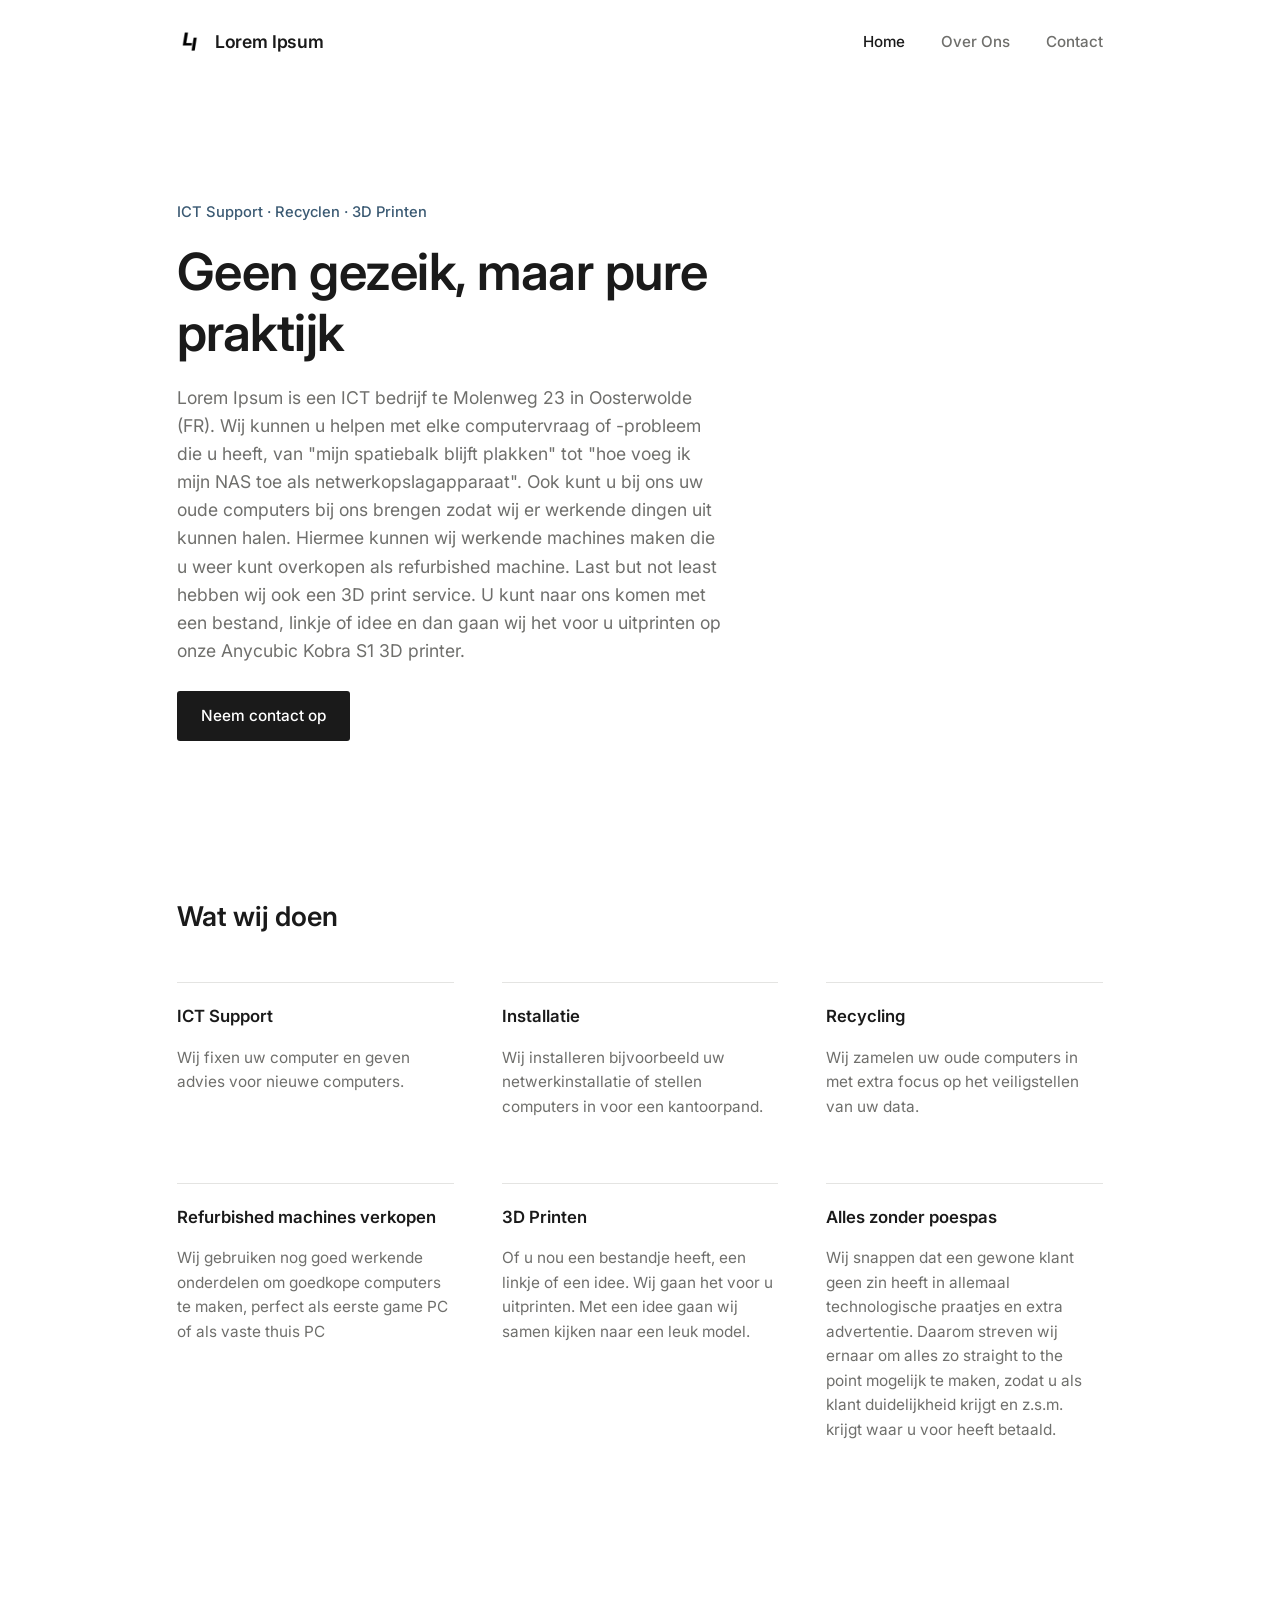
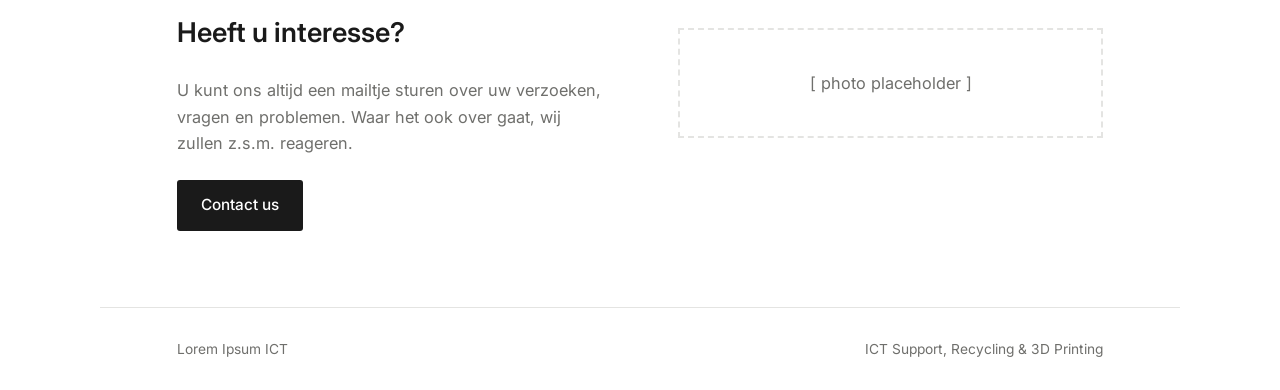
==== index.html @ 8e6036df "Fixed logo on all pages" ====
<!DOCTYPE html>
<html lang="nl">
<head>
<meta charset="UTF-8">
<meta name="viewport" content="width=device-width, initial-scale=1.0">
<title>Lorem Ipsum — ICT Support, Recyclen & 3D Printen</title>
<link rel="stylesheet" href="style.css">
</head>
<body>

<header class="site-header">
  <a href="index.html" class="brand">
    <img src="assets/LI_logo_(no_text).jpeg" alt="Lorem Ipsum logo" class="brand-mark">
    <span class="brand-name">Lorem Ipsum</span>
  </a>
  <nav>
    <ul>
      <li><a href="index.html" aria-current="page">Home</a></li>
      <li><a href="about.html">Over Ons</a></li>
      <li><a href="contact.html">Contact</a></li>
    </ul>
  </nav>
</header>

<section class="hero">
  <span class="tag">ICT Support · Recyclen · 3D Printen</span>
  <!-- EDIT: main headline -->
  <h1>Geen gezeik, maar pure praktijk</h1>
  <!-- EDIT: intro paragraph -->
  <p>
    Lorem Ipsum is een ICT bedrijf te Molenweg 23 in Oosterwolde (FR). 
    Wij kunnen u helpen met elke computervraag of -probleem die u heeft, van "mijn spatiebalk blijft plakken" tot "hoe voeg ik mijn NAS toe als netwerkopslagapparaat". 
    Ook kunt u bij ons uw oude computers bij ons brengen zodat wij er werkende dingen uit kunnen halen. 
    Hiermee kunnen wij werkende machines maken die u weer kunt overkopen als refurbished machine.
    Last but not least hebben wij ook een 3D print service. U kunt naar ons komen met een bestand, linkje of idee en dan gaan wij het voor u uitprinten op onze Anycubic Kobra S1 3D printer.

  </p>
  <a href="contact.html" class="btn">Neem contact op</a>
</section>

<section>
  <h2 class="section-title">Wat wij doen</h2>
  <div class="services">
    <div class="service">
      <!-- EDIT: service 1 -->
      <h3>ICT Support</h3>
      <p>Wij fixen uw computer en geven advies voor nieuwe computers.</p>
    </div>
    <div class="service">
      <!-- EDIT: service 1 -->
      <h3>Installatie</h3>
      <p>Wij installeren bijvoorbeeld uw netwerkinstallatie of stellen computers in voor een kantoorpand.</p>
    </div>
    <div class="service">
      <!-- EDIT: service 2 -->
      <h3>Recycling</h3>
      <p>Wij zamelen uw oude computers in met extra focus op het veiligstellen van uw data.</p>
    </div>
    <div class="service">
      <!-- EDIT: service 1 -->
      <h3>Refurbished machines verkopen</h3>
      <p>Wij gebruiken nog goed werkende onderdelen om goedkope computers te maken, perfect als eerste game PC of als vaste thuis PC</p>
    </div>
    <div class="service">
      <!-- EDIT: service 3 -->
      <h3>3D Printen</h3>
      <p>Of u nou een bestandje heeft, een linkje of een idee. Wij gaan het voor u uitprinten. Met een idee gaan wij samen kijken naar een leuk model.</p>
    </div>
    <div class="service">
      <!-- EDIT: service 1 -->
      <h3>Alles zonder poespas</h3>
      <p>Wij snappen dat een gewone klant geen zin heeft in allemaal technologische praatjes en extra advertentie. Daarom streven wij ernaar om alles zo straight to the point mogelijk te maken, zodat u als klant duidelijkheid krijgt en z.s.m. krijgt waar u voor heeft betaald.</p>
    </div>
  </div>
</section>

<section>
  <div class="split">
    <div>
      <h2>Heeft u interesse?</h2>
      <!-- EDIT: closing paragraph -->
      <p>U kunt ons altijd een mailtje sturen over uw verzoeken, vragen en problemen. Waar het ook over gaat, wij zullen z.s.m. reageren.</p>
      <a href="contact.html" class="btn">Contact us</a>
    </div>
    <div>
      <!-- EDIT: replace with a real photo of your workshop/team -->
      <p style="border:2px dashed var(--line); padding:40px; text-align:center;">
        [ photo placeholder ]
      </p>
    </div>
  </div>
</section>

<footer>
  <span>Lorem Ipsum ICT</span>
  <span>ICT Support, Recycling &amp; 3D Printing</span>
</footer>

</body>
</html>
---- style.css ----
/* ===================================================
   Lorem Ipsum — shared stylesheet
   Clean, minimal, quiet professional style
   =================================================== */

@import url('https://fonts.googleapis.com/css2?family=Inter:wght@400;500;600&display=swap');

:root {
  --ink: #1a1a1a;
  --paper: #ffffff;
  --tint: #f7f7f6;
  --accent: #3b5a73;
  --grey: #6f6f6c;
  --line: #e4e4e2;
  --max: 1080px;
}

* { box-sizing: border-box; }

html { scroll-behavior: smooth; }

body {
  margin: 0;
  font-family: 'Inter', Arial, sans-serif;
  color: var(--ink);
  background: var(--paper);
  line-height: 1.6;
  font-weight: 400;
}

img { max-width: 100%; display: block; }

a { color: inherit; }

p {
  max-width: 62ch;
  color: var(--grey);
  font-size: 1.02rem;
}

/* ---------- header ---------- */

.site-header {
  display: flex;
  align-items: center;
  justify-content: space-between;
  padding: 28px 6vw;
  max-width: var(--max);
  margin: 0 auto;
}

.brand {
  display: flex;
  align-items: center;
  gap: 12px;
  text-decoration: none;
}

.brand-name {
  font-weight: 600;
  font-size: 1.1rem;
  letter-spacing: -0.01em;
}

.brand-mark { width: 26px; height: 26px; }

nav ul {
  list-style: none;
  display: flex;
  gap: 36px;
  margin: 0;
  padding: 0;
}

nav a {
  text-decoration: none;
  font-weight: 500;
  font-size: 0.95rem;
  color: var(--grey);
  padding-bottom: 4px;
}

nav a:hover,
nav a[aria-current="page"] {
  color: var(--ink);
}

/* ---------- hero ---------- */

.hero {
  padding: 9vw 6vw 6vw;
  max-width: var(--max);
  margin: 0 auto;
}

.hero h1 {
  font-size: clamp(2.1rem, 4.6vw, 3.2rem);
  font-weight: 600;
  line-height: 1.2;
  max-width: 17ch;
  margin: 0 0 20px;
  letter-spacing: -0.01em;
}

.hero p {
  color: var(--grey);
  font-size: 1.1rem;
  max-width: 50ch;
}

.hero .tag {
  display: inline-block;
  color: var(--accent);
  font-weight: 500;
  font-size: 0.92rem;
  margin-bottom: 16px;
}

/* ---------- buttons ---------- */

.btn {
  display: inline-block;
  padding: 13px 24px;
  background: var(--ink);
  color: var(--paper);
  font-weight: 500;
  font-size: 0.96rem;
  text-decoration: none;
  margin-top: 8px;
  border-radius: 3px;
}

.btn:hover { background: var(--accent); }

.btn-outline {
  background: transparent;
  color: var(--ink);
  border: 1px solid var(--line);
}

.btn-outline:hover {
  border-color: var(--ink);
  background: transparent;
}

/* ---------- sections ---------- */

section {
  padding: 6vw 6vw;
  max-width: var(--max);
  margin: 0 auto;
}

.section-title {
  font-size: clamp(1.4rem, 2.4vw, 1.7rem);
  font-weight: 600;
  margin: 0 0 44px;
  max-width: 24ch;
}

/* ---------- services grid ---------- */

.services {
  display: grid;
  grid-template-columns: repeat(3, 1fr);
  gap: 48px;
}

.service {
  padding-top: 20px;
  border-top: 1px solid var(--line);
}

.service h3 {
  font-weight: 600;
  font-size: 1.05rem;
  margin: 0 0 10px;
}

.service p { font-size: 0.96rem; }

/* ---------- two-column blocks (about/contact) ---------- */

.split {
  display: grid;
  grid-template-columns: 1fr 1fr;
  gap: 6vw;
  align-items: start;
}

.split h2 {
  font-size: clamp(1.4rem, 2.4vw, 1.7rem);
  font-weight: 600;
  margin-top: 0;
}

/* ---------- stats strip ---------- */

.stats {
  display: flex;
  gap: 6vw;
  padding: 40px 6vw;
  max-width: var(--max);
  margin: 0 auto;
  border-top: 1px solid var(--line);
  border-bottom: 1px solid var(--line);
  flex-wrap: wrap;
}

.stat .num {
  font-size: 1.8rem;
  font-weight: 600;
  display: block;
}

.stat .label { color: var(--grey); font-size: 0.88rem; }

/* ---------- contact ---------- */

.contact-info {
  list-style: none;
  padding: 0;
  margin: 26px 0 0;
}

.contact-info li {
  padding: 16px 0;
  border-top: 1px solid var(--line);
}

.contact-info li:last-child { border-bottom: 1px solid var(--line); }

.contact-info .label {
  display: block;
  font-size: 0.82rem;
  color: var(--grey);
  margin-bottom: 4px;
}

.contact-info a { text-decoration: none; font-weight: 500; }

form { display: grid; gap: 18px; }

label {
  font-size: 0.88rem;
  font-weight: 500;
  display: block;
  margin-bottom: 6px;
  color: var(--grey);
}

input, textarea {
  width: 100%;
  padding: 11px 13px;
  border: 1px solid var(--line);
  border-radius: 3px;
  font-family: inherit;
  font-size: 1rem;
  background: var(--paper);
}

input:focus, textarea:focus {
  outline: none;
  border-color: var(--accent);
}

textarea { resize: vertical; min-height: 130px; }

/* ---------- footer ---------- */

footer {
  border-top: 1px solid var(--line);
  padding: 30px 6vw;
  max-width: var(--max);
  margin: 0 auto;
  display: flex;
  justify-content: space-between;
  flex-wrap: wrap;
  gap: 16px;
  font-size: 0.86rem;
  color: var(--grey);
}

/* ---------- responsive ---------- */

@media (max-width: 780px) {
  .site-header { flex-direction: column; gap: 18px; align-items: flex-start; }
  nav ul { gap: 20px; flex-wrap: wrap; }
  .services { grid-template-columns: 1fr; gap: 32px; }
  .split { grid-template-columns: 1fr; }
}

@media (prefers-reduced-motion: reduce) {
  html { scroll-behavior: auto; }
}
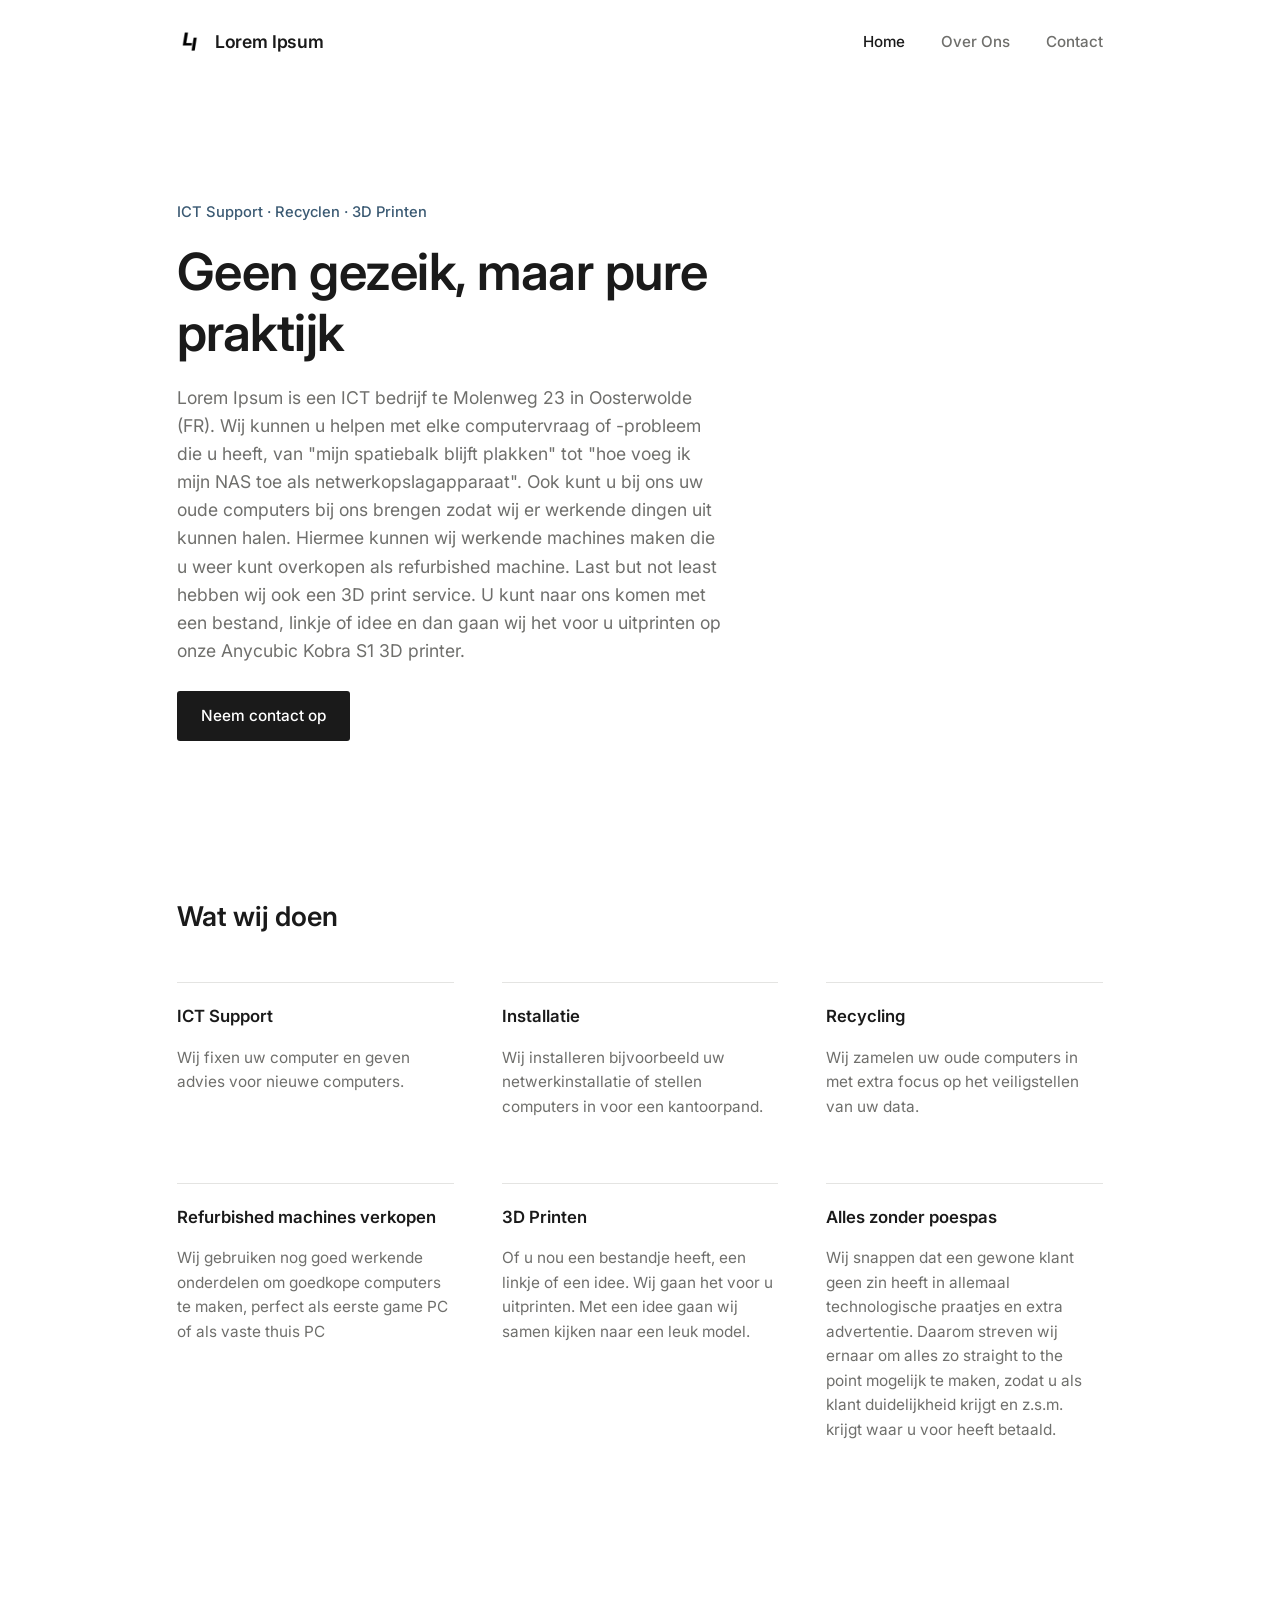
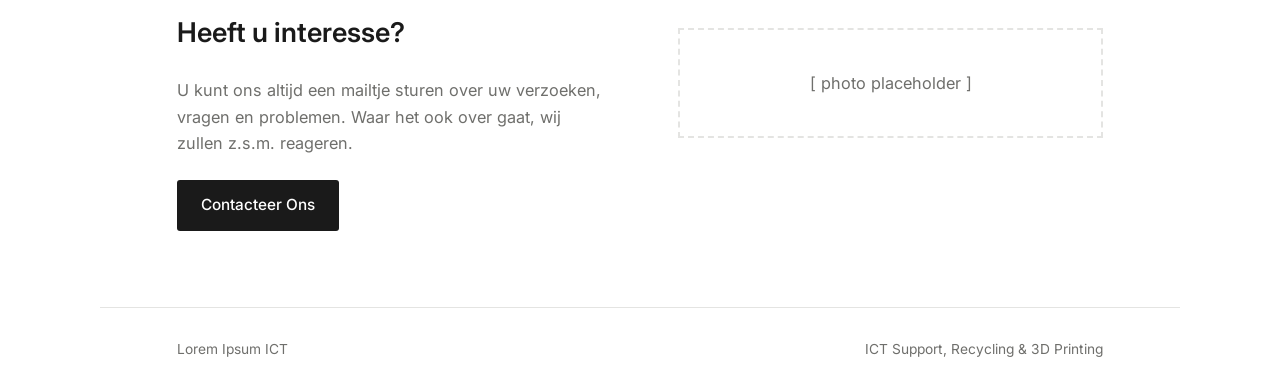
==== commit 528efd0f: "Fixed typo" ====
--- a/index.html
+++ b/index.html
@@ -80,7 +80,7 @@
       <h2>Heeft u interesse?</h2>
       <!-- EDIT: closing paragraph -->
       <p>U kunt ons altijd een mailtje sturen over uw verzoeken, vragen en problemen. Waar het ook over gaat, wij zullen z.s.m. reageren.</p>
-      <a href="contact.html" class="btn">Contact us</a>
+      <a href="contact.html" class="btn">Contacteer Ons</a>
     </div>
     <div>
       <!-- EDIT: replace with a real photo of your workshop/team -->
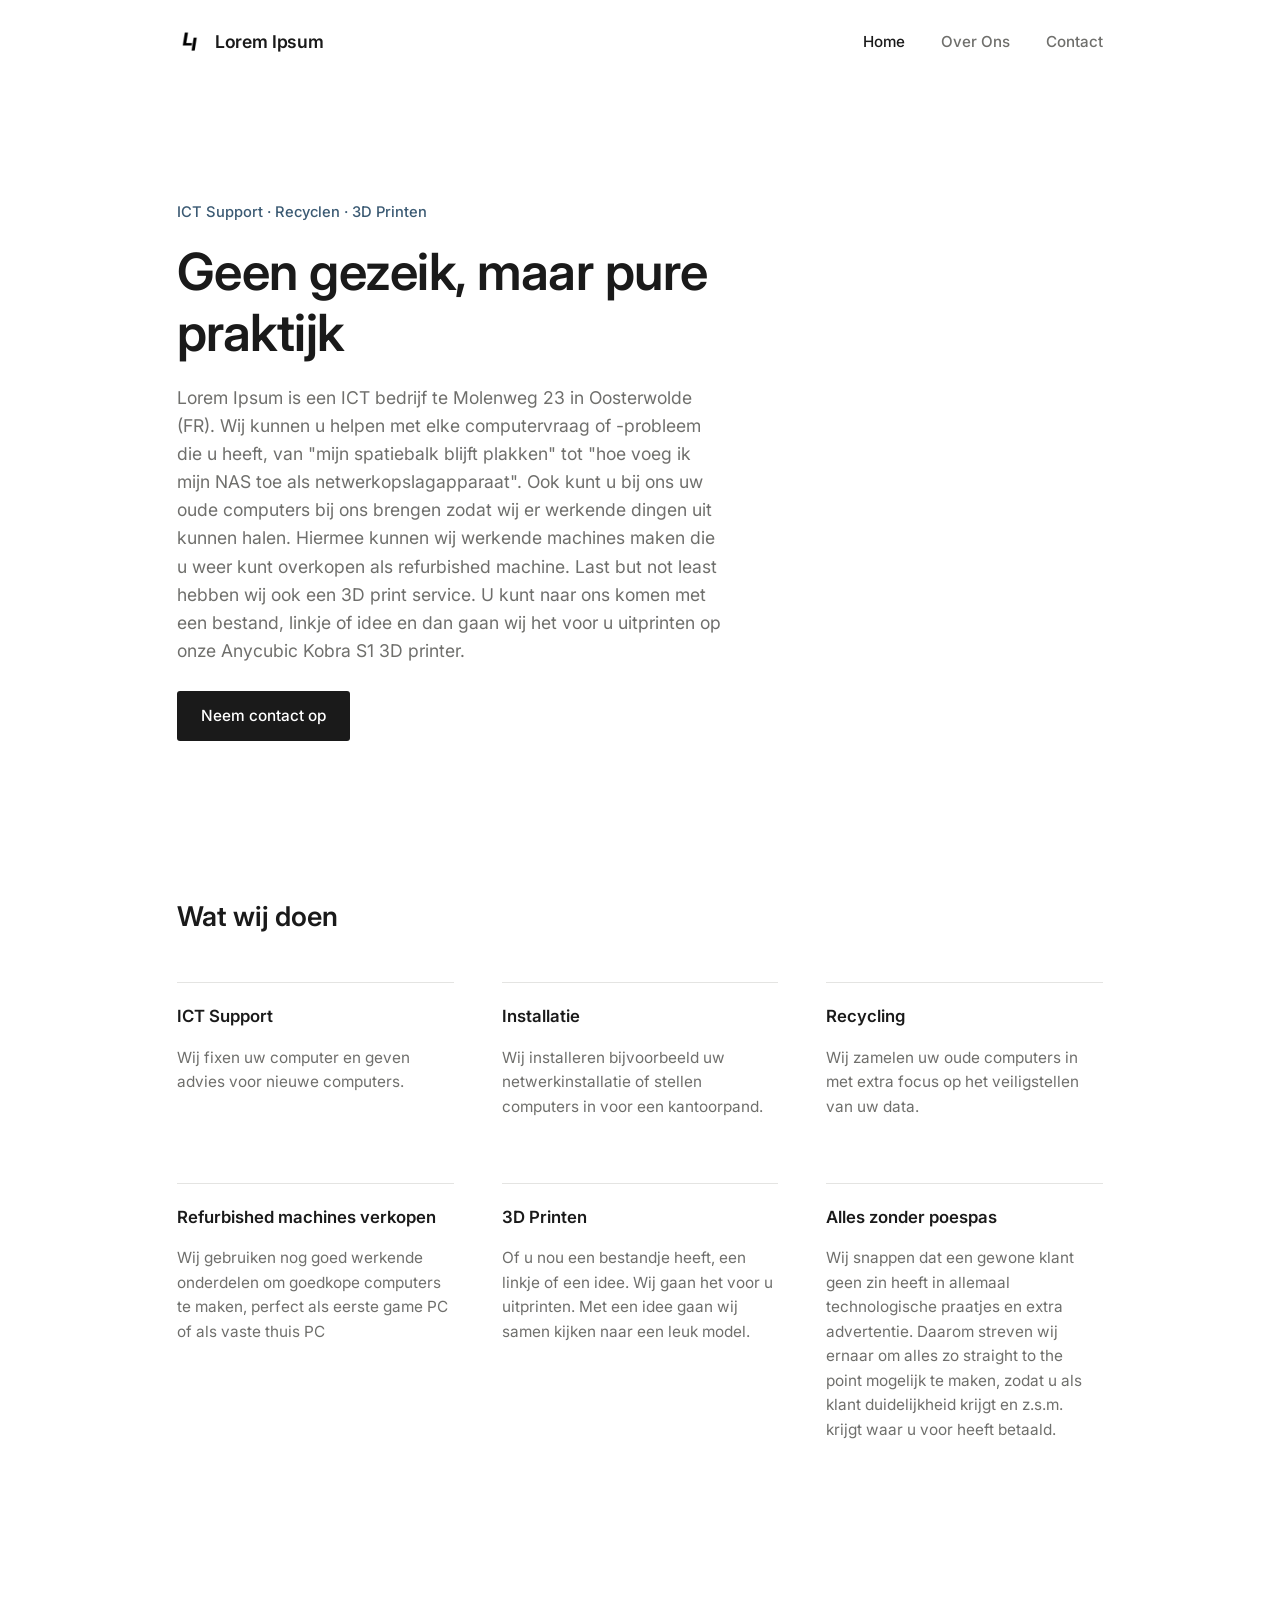
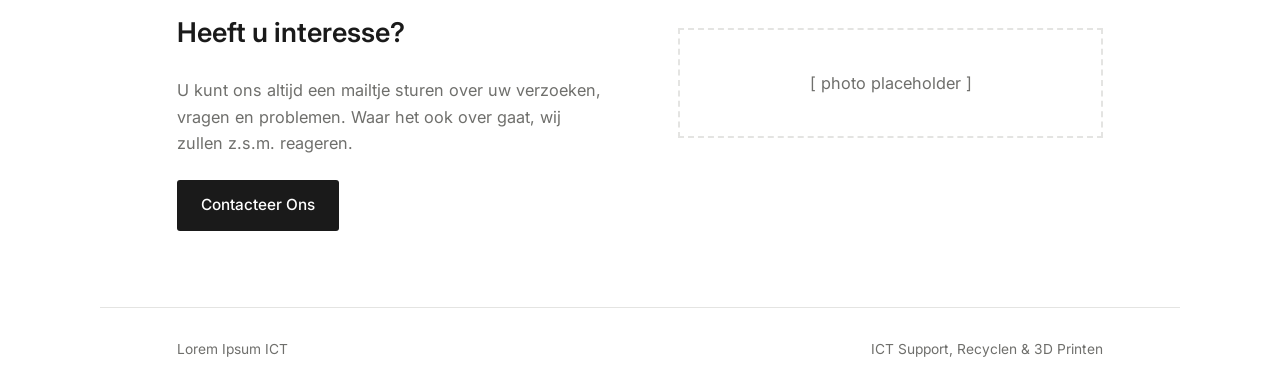
==== commit 3735dab3: "Fix typo in footer text" ====
--- a/index.html
+++ b/index.html
@@ -93,7 +93,7 @@
 
 <footer>
   <span>Lorem Ipsum ICT</span>
-  <span>ICT Support, Recycling &amp; 3D Printing</span>
+  <span>ICT Support, Recyclen &amp; 3D Printen</span>
 </footer>
 
 </body>
